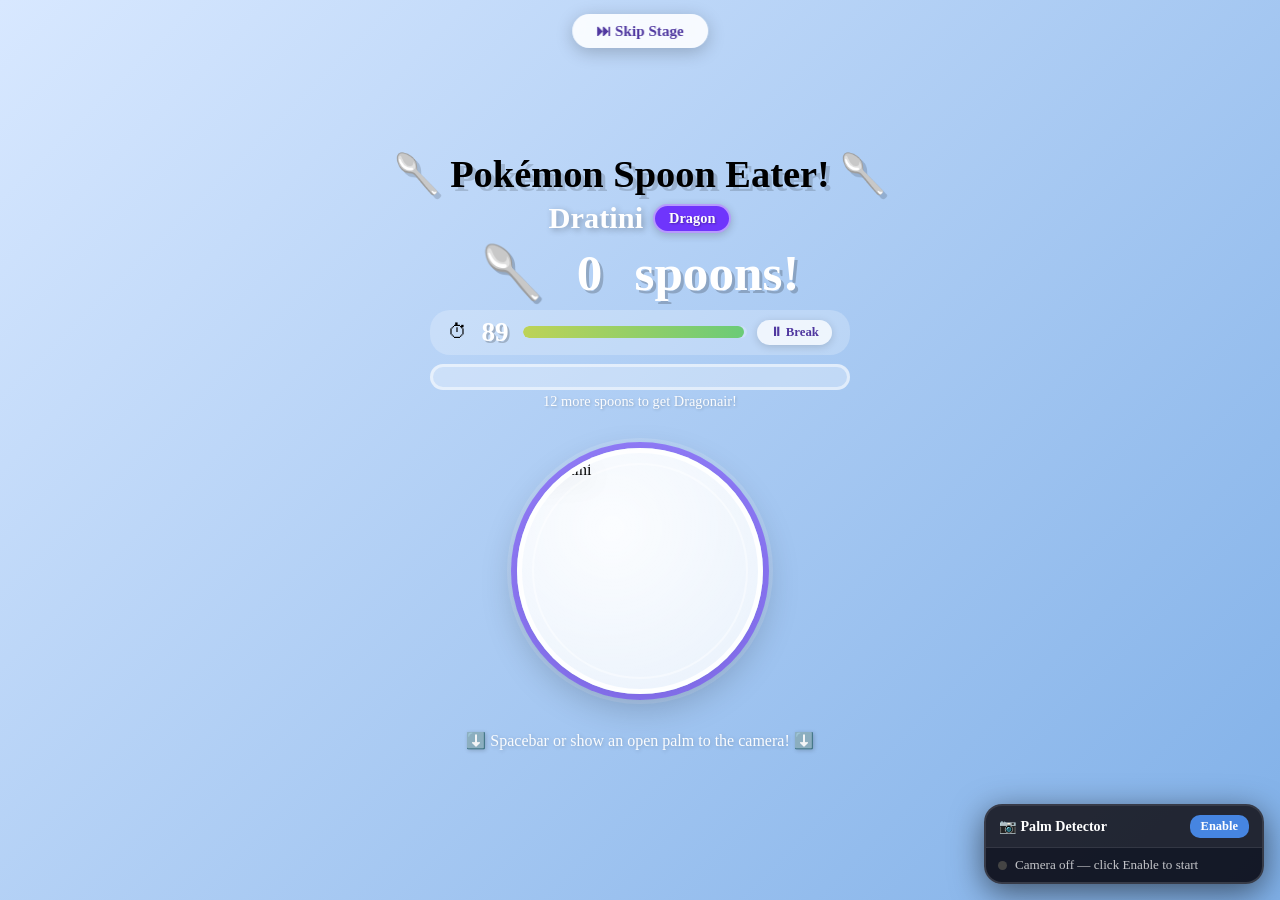
==== spoon-game/index.html @ dbd7116a "Initial Commit" ====
<!DOCTYPE html>
<html lang="en">
<head>
<meta charset="UTF-8">
<meta name="viewport" content="width=device-width, initial-scale=1.0">
<title>🥄 Pokémon Spoon Eater!</title>
<link rel="stylesheet" href="style.css">
</head>
<body>

<button id="skipBtn" class="skip-btn">⏭ Skip Stage</button>

<div class="game-title">🥄 Pokémon Spoon Eater! 🥄</div>

<div class="evo-row">
  <div class="evo-name" id="evoName">Magikarp</div>
  <div class="type-badge" id="typeBadge" style="--type-color:#6890F0">Water</div>
</div>

<div class="counter">
  <span>🥄</span><span class="counter-number" id="counterNum">0</span><span>spoons!</span>
</div>

<div class="timer-wrap" id="timerWrap">
  <span class="timer-icon">⏱</span>
  <span class="timer-num" id="timerNum">90</span>
  <div class="timer-track">
    <div class="timer-bar" id="timerBar"></div>
  </div>
  <button class="break-btn" id="breakBtn">⏸ Break</button>
</div>

<div class="progress-wrap">
  <div class="progress-outer">
    <div class="progress-inner" id="progressBar" style="width:0%"></div>
  </div>
  <div class="progress-label" id="progressLabel">5 more spoons to get Squirtle!</div>
</div>

<!-- POKÉMON SCENE -->
<div class="scene" id="scene">
  <!-- Charge ring sits outside the disc as a conic-gradient layer -->
  <div class="charge-ring-wrap">
    <div class="charge-ring" id="chargeRing" style="--charge:0"></div>
    <div class="poke-disc" id="pokeDisc">
      <img class="poke-img" id="pokeImg"
        src="https://raw.githubusercontent.com/PokeAPI/sprites/master/sprites/pokemon/other/official-artwork/129.png"
        alt="Magikarp">
    </div>
  </div>
</div>

<div class="instructions">⬇️ Spacebar or show an open palm to the camera! ⬇️</div>

<!-- Evolution overlays -->
<div class="evo-flash" id="evoFlash"></div>
<div class="evo-msg"   id="evoMsg"></div>

<!-- CAMERA PANEL -->
<div class="cam-panel" id="camPanel">
  <div class="cam-header">
    <span class="cam-title">📷 Palm Detector</span>
    <button class="cam-toggle-btn" id="camBtn">Enable</button>
  </div>
  <div class="cam-feed-wrap" id="camFeedWrap" style="display:none">
    <video class="cam-video"  id="camVideo"  autoplay playsinline muted></video>
    <canvas class="cam-canvas" id="camCanvas"></canvas>
    <div class="cam-detect-flash" id="camFlash"></div>
    <div class="cam-charge-bar-wrap">
      <div class="cam-charge-bar" id="camChargeBar"></div>
    </div>
  </div>
  <div class="cam-status">
    <div class="cam-dot idle" id="camDot"></div>
    <span id="camStatusText">Camera off — click Enable to start</span>
  </div>
</div>

<!-- WIN SCREEN -->
<div class="win-overlay" id="winOverlay">
  <div class="win-trophy">🏆</div>
  <div class="win-title">Pokémon Master!</div>
  <div class="win-pokes" id="winPokes"></div>
  <div class="win-sub">100 spoons — Dragon Master! 🐉👑</div>
  <button class="restart-btn" id="restartBtn">Play Again! 🥄</button>
</div>

<!-- game logic first, then camera (camera calls window.eatSpoon) -->
<script src="game.js"></script>
<script src="https://cdn.jsdelivr.net/npm/@mediapipe/hands/hands.js" crossorigin="anonymous"></script>
<script src="camera.js"></script>
</body>
</html>
---- spoon-game/style.css ----
:root { --bg1:#E8C890; --bg2:#C8A060; --glow:rgba(168,168,120,.55); }
* { box-sizing:border-box; margin:0; padding:0; }
body {
  background: linear-gradient(135deg, var(--bg1), var(--bg2));
  min-height:100vh; display:flex; flex-direction:column;
  align-items:center; justify-content:center;
  font-family:'Comic Sans MS','Chalkboard SE',cursive;
  overflow:hidden; user-select:none;
}

/* SKIP BUTTON */
.skip-btn {
  position:fixed; top:14px; left:50%; transform:translateX(-50%);
  font-size:.95rem; font-family:inherit; font-weight:900;
  padding:8px 24px; border-radius:28px; border:none; cursor:pointer;
  background:rgba(255,255,255,.88); color:#5038a0;
  box-shadow:0 4px 18px rgba(0,0,0,.22); z-index:99;
  backdrop-filter:blur(6px);
  transition:background .15s, box-shadow .15s;
}
.skip-btn:hover { background:white; box-shadow:0 6px 22px rgba(0,0,0,.3); }
.skip-btn:active { transform:translateX(-50%) scale(.96); }

/* TITLE */
.game-title {
  font-size:clamp(1.5rem,6vw,2.4rem); font-weight:900; margin-bottom:4px;
  text-shadow:4px 4px 0 rgba(0,0,0,.15);
  animation:rainbow 3s linear infinite;
}
@keyframes rainbow {
  0%{color:#ff6b6b} 16%{color:#ffd93d} 33%{color:#6bcb77}
  50%{color:#4d96ff} 66%{color:#c77dff} 83%{color:#ff9a3c} 100%{color:#ff6b6b}
}

/* EVO ROW */
.evo-row { display:flex; align-items:center; gap:10px; margin-bottom:4px; }
.evo-name {
  font-size:clamp(1.3rem,5vw,1.9rem); font-weight:900; color:white;
  text-shadow:2px 2px 6px rgba(0,0,0,.3);
  transition:transform .3s cubic-bezier(.34,1.56,.64,1);
}
.type-badge {
  font-size:.9rem; font-weight:bold; padding:4px 14px;
  border-radius:20px; color:white; background:var(--type-color,#A8A878);
  border:2px solid rgba(255,255,255,.5);
  text-shadow:1px 1px 2px rgba(0,0,0,.3);
  box-shadow:0 2px 8px rgba(0,0,0,.2);
}

/* COUNTER */
.counter {
  font-size:clamp(2rem,7vw,3.2rem); font-weight:900; color:white;
  text-shadow:3px 3px 0 rgba(0,0,0,.2);
  display:flex; align-items:center; gap:10px; margin:3px 0;
}
.counter-number { display:inline-block; min-width:70px; text-align:center; }
.counter-number.bump { animation:bump .35s cubic-bezier(.34,1.56,.64,1); }
@keyframes bump {
  0%{transform:scale(1)} 50%{transform:scale(1.5) rotate(-5deg)} 100%{transform:scale(1)}
}

/* TIMER */
.timer-wrap {
  display:flex; align-items:center; gap:10px;
  background:rgba(255,255,255,.22); border-radius:20px;
  padding:7px 18px; margin:4px 0; width:min(420px,94vw);
}
.timer-icon { font-size:1.2rem; }
.timer-num {
  font-size:1.7rem; font-weight:900; color:white;
  text-shadow:2px 2px 0 rgba(0,0,0,.2); min-width:36px; text-align:center;
  transition:color .3s;
}
.timer-num.danger { color:#ff6b6b; animation:tick-pulse .9s ease-in-out infinite; }
@keyframes tick-pulse { 0%,100%{transform:scale(1)} 50%{transform:scale(1.12)} }
.timer-num.penalty-flash { animation:penalty-num .35s ease-out; }
@keyframes penalty-num {
  0%{transform:scale(1.5);color:#ff6b6b} 100%{transform:scale(1);color:white}
}
.timer-track {
  flex:1; height:12px; background:rgba(255,255,255,.2); border-radius:10px; overflow:hidden;
}
.timer-bar {
  height:100%; width:100%; border-radius:10px;
  background:linear-gradient(90deg,#ff6b6b 0%,#ffd93d 40%,#6bcb77 100%);
  background-size:300% 100%; background-position:100% 0;
  transition:width 1s linear, background-position 1s linear;
}
.timer-bar.danger { background-position:0% 0; }

.break-btn {
  font-size:.8rem; font-family:inherit; font-weight:900;
  padding:5px 13px; border-radius:16px; border:none; cursor:pointer;
  background:rgba(255,255,255,.75); color:#5038a0;
  box-shadow:0 2px 8px rgba(0,0,0,.15); flex-shrink:0;
  transition:background .15s, color .15s;
}
.break-btn:hover { background:white; }
.break-btn.paused { background:#ffd93d; color:#333; }

/* PENALTY POPUP */
.penalty-popup {
  position:fixed; font-size:2rem; font-weight:900; color:#ff6b6b;
  text-shadow:2px 2px 0 rgba(0,0,0,.25); pointer-events:none;
  animation:floatup 1s ease-out forwards; z-index:50;
}

/* PROGRESS */
.progress-wrap { width:min(420px,94vw); margin:5px 0; }
.progress-outer {
  height:26px; border-radius:20px;
  background:rgba(255,255,255,.3); border:3px solid rgba(255,255,255,.5); overflow:hidden;
}
.progress-inner {
  height:100%; border-radius:20px;
  background:linear-gradient(90deg,#ff6b6b,#ffd93d,#6bcb77,#4d96ff);
  background-size:300% 100%; animation:gscroll 2s linear infinite;
  transition:width .4s cubic-bezier(.34,1.56,.64,1); position:relative; overflow:hidden;
}
.progress-inner::after {
  content:''; position:absolute; inset:0;
  background:linear-gradient(90deg,transparent,rgba(255,255,255,.45),transparent);
  animation:shimmer 1.8s linear infinite;
}
@keyframes gscroll { 100%{background-position:100% 50%} }
@keyframes shimmer { 0%{transform:translateX(-100%)} 100%{transform:translateX(400%)} }
.progress-label {
  text-align:center; font-size:.9rem; margin-top:3px;
  color:rgba(255,255,255,.95); text-shadow:1px 1px 3px rgba(0,0,0,.2);
}

/* =====================
   POKÉMON DISC + CHARGE RING
   ===================== */
.scene {
  position:relative; width:min(440px,94vw); height:300px;
  display:flex; align-items:center; justify-content:center; margin:6px 0;
}

/* Charge ring sits behind the disc as a conic-gradient */
.charge-ring-wrap {
  position:relative; width:min(266px,68vw); height:min(266px,68vw);
  display:flex; align-items:center; justify-content:center;
}
.charge-ring {
  position:absolute; inset:0; border-radius:50%;
  background: conic-gradient(
    #00ff88 calc(var(--charge, 0) * 360deg),
    rgba(255,255,255,.15) 0
  );
  transition:background .08s linear;
}
/* glowing pulse when charging */
.charge-ring.active {
  box-shadow: 0 0 18px rgba(0,255,136,.6);
  animation: ring-glow .6s ease-in-out infinite alternate;
}
@keyframes ring-glow {
  from { box-shadow: 0 0 12px rgba(0,255,136,.4); }
  to   { box-shadow: 0 0 28px rgba(0,255,136,.9); }
}

.poke-disc {
  width:min(246px,63vw); height:min(246px,63vw); border-radius:50%;
  background:radial-gradient(circle at 38% 32%, rgba(255,255,255,.95), rgba(255,255,255,.72));
  border:5px solid rgba(255,255,255,.9);
  box-shadow: 0 0 0 6px var(--glow), 0 12px 36px rgba(0,0,0,.22);
  display:flex; align-items:center; justify-content:center;
  position:relative; overflow:hidden; transition:box-shadow .5s;
  z-index:1;
}
.poke-disc::before {
  content:''; position:absolute; inset:10px;
  border-radius:50%; border:2px solid rgba(255,255,255,.4); pointer-events:none;
}
.poke-img {
  width:min(220px,56vw); height:min(220px,56vw); object-fit:contain;
  filter:drop-shadow(0 6px 12px rgba(0,0,0,.18));
}
.poke-img.bounce { animation:eat-bounce .42s cubic-bezier(.34,1.56,.64,1); }
@keyframes eat-bounce {
  0%{transform:scale(1) rotate(0)} 25%{transform:scale(1.18) rotate(-6deg)}
  55%{transform:scale(.94) rotate(4deg)} 100%{transform:scale(1) rotate(0)}
}
.poke-img.evolving { animation:evo-silhouette 1.5s steps(1) forwards; }
@keyframes evo-silhouette {
  0%,20%,40%,60%,80%  { filter:drop-shadow(0 6px 12px rgba(0,0,0,.18)) brightness(100) saturate(0); }
  10%,30%,50%,70%,90% { filter:drop-shadow(0 6px 12px rgba(0,0,0,.18)) brightness(1) saturate(1); }
  100%                 { filter:drop-shadow(0 6px 12px rgba(0,0,0,.18)) brightness(1) saturate(1); }
}
.poke-disc.sparkle-ring::after {
  content:'✨'; position:absolute; inset:0; border-radius:50%;
  display:flex; align-items:center; justify-content:center;
  font-size:4rem; letter-spacing:60px;
  animation:ring-spin 1s linear forwards; pointer-events:none; z-index:10;
}
@keyframes ring-spin {
  0%{opacity:0;transform:scale(.6) rotate(0)} 30%{opacity:1;transform:scale(1.1) rotate(90deg)}
  100%{opacity:0;transform:scale(1.4) rotate(360deg)}
}

/* FLYING SPOON */
.flying-spoon {
  position:absolute; font-size:2.5rem; z-index:20; pointer-events:none;
  animation:fly-spoon .5s cubic-bezier(.4,0,.2,1) forwards;
}
@keyframes fly-spoon {
  0%  {right:16px;  top:50%; transform:translate(0,-50%) scale(1.4) rotate(0)}
  70% {right:175px; top:48%; transform:translate(0,-50%) scale(.85) rotate(-130deg); opacity:1}
  100%{right:215px; top:49%; transform:translate(0,-50%) scale(0) rotate(-180deg); opacity:0}
}

/* PARTICLES */
.particle {
  position:fixed; border-radius:50%; pointer-events:none;
  animation:pburst .9s ease-out forwards;
}
@keyframes pburst {
  0%{transform:translate(0,0) scale(1);opacity:1}
  100%{transform:translate(var(--dx),var(--dy)) scale(0);opacity:0}
}
.score-popup {
  position:fixed; font-size:2rem; font-weight:900; color:white;
  text-shadow:2px 2px 0 rgba(0,0,0,.25); pointer-events:none;
  animation:floatup 1s ease-out forwards; z-index:50;
}
@keyframes floatup {
  0%{transform:translateY(0) scale(1);opacity:1}
  100%{transform:translateY(-80px) scale(.5);opacity:0}
}

/* EVOLUTION FLASH */
.evo-flash { position:fixed; inset:0; background:white; z-index:150; pointer-events:none; opacity:0; }
.evo-flash.flashing { animation:flashanim 1.5s ease forwards; }
@keyframes flashanim {
  0%{opacity:0} 6%{opacity:.9} 20%{opacity:0} 33%{opacity:.9}
  47%{opacity:0} 60%{opacity:.9} 74%{opacity:0} 100%{opacity:0}
}
.evo-msg {
  position:fixed; top:26%; left:50%; transform:translateX(-50%);
  font-size:1.9rem; font-weight:900; color:white;
  text-shadow:3px 3px 0 rgba(0,0,0,.2); z-index:160;
  pointer-events:none; opacity:0; transition:opacity .3s;
  white-space:nowrap; text-align:center;
  background:linear-gradient(135deg,#4d96ff,#c77dff);
  padding:15px 32px; border-radius:18px;
  border:4px solid white; box-shadow:0 12px 40px rgba(0,0,0,.3);
}
.evo-msg.show { opacity:1; }

/* INSTRUCTIONS */
.instructions {
  font-size:1rem; color:rgba(255,255,255,.95);
  text-shadow:1px 1px 4px rgba(0,0,0,.2); margin-top:4px;
  animation:breathe 1.8s ease-in-out infinite;
}
@keyframes breathe {
  0%,100%{opacity:.65;transform:scale(1)} 50%{opacity:1;transform:scale(1.03)}
}

/* ==============================
   CAMERA PANEL
   ============================== */
.cam-panel {
  position:fixed; bottom:16px; right:16px;
  width:280px; border-radius:18px;
  background:rgba(8,8,18,.9);
  border:2px solid rgba(255,255,255,.15);
  box-shadow:0 8px 32px rgba(0,0,0,.55);
  overflow:hidden; z-index:95;
}

.cam-header {
  display:flex; align-items:center; justify-content:space-between;
  padding:9px 13px;
  background:rgba(255,255,255,.06);
  border-bottom:1px solid rgba(255,255,255,.08);
}
.cam-title { font-size:.88rem; color:white; font-weight:bold; }
.cam-toggle-btn {
  font-size:.78rem; font-family:inherit; font-weight:bold;
  padding:4px 11px; border-radius:10px; border:none; cursor:pointer;
  background:rgba(77,150,255,.85); color:white; transition:background .2s;
}
.cam-toggle-btn:hover { background:#4d96ff; }
.cam-toggle-btn:disabled { opacity:.5; cursor:default; }

.cam-feed-wrap {
  position:relative; width:100%; aspect-ratio:4/3; background:#0a0a14;
}
.cam-video {
  width:100%; height:100%; object-fit:cover;
  display:block; transform:scaleX(-1);
}
/* canvas NOT CSS-mirrored; we flip coords in JS instead */
.cam-canvas {
  position:absolute; top:0; left:0; width:100%; height:100%;
  pointer-events:none;
}

/* green flash on detection */
.cam-detect-flash {
  position:absolute; inset:0; background:rgba(0,255,136,.22);
  pointer-events:none; opacity:0;
}
.cam-detect-flash.ping { animation:cam-ping .45s ease-out forwards; }
@keyframes cam-ping { 0%{opacity:1} 100%{opacity:0} }

/* charge bar at bottom of camera feed */
.cam-charge-bar-wrap {
  position:absolute; bottom:0; left:0; right:0; height:5px;
  background:rgba(255,255,255,.08);
}
.cam-charge-bar {
  height:100%; width:0%; background:#00ff88;
  transition:width .08s linear, background .3s;
}
.cam-charge-bar.full { background:#fff; }

.cam-status {
  display:flex; align-items:center; gap:8px;
  padding:7px 12px; font-size:.82rem; color:rgba(255,255,255,.75);
  min-height:34px;
}
.cam-dot {
  width:9px; height:9px; border-radius:50%; flex-shrink:0;
  background:#444; transition:background .3s;
}
.cam-dot.loading { background:#f8d030; animation:dot-pulse .7s ease-in-out infinite alternate; }
.cam-dot.ready   { background:#6bcb77; animation:dot-pulse .9s ease-in-out infinite alternate; }
.cam-dot.charging{ background:#00ff88; animation:dot-pulse .4s ease-in-out infinite alternate; }
.cam-dot.found   { background:#fff; }
.cam-dot.error   { background:#ff6b6b; }
@keyframes dot-pulse { from{opacity:.4} to{opacity:1} }

/* ==============================
   WIN OVERLAY
   ============================== */
.win-overlay {
  position:fixed; inset:0;
  background:linear-gradient(135deg,#ffd700,#ff6b6b,#c77dff,#4d96ff);
  background-size:400% 400%; animation:winbg 3s linear infinite;
  display:flex; flex-direction:column; align-items:center; justify-content:center;
  z-index:200; opacity:0; pointer-events:none; transition:opacity .6s; text-align:center; gap:8px;
}
.win-overlay.show { opacity:1; pointer-events:all; }
@keyframes winbg { 0%{background-position:0 50%} 50%{background-position:100% 50%} 100%{background-position:0 50%} }
.win-pokes { display:flex; gap:10px; justify-content:center; flex-wrap:wrap; max-width:520px; margin:0 auto; }
.win-poke-img {
  width:68px; height:68px; object-fit:contain;
  filter:drop-shadow(0 3px 6px rgba(0,0,0,.3));
  animation:mini-bounce .5s ease-in-out infinite alternate;
}
.win-poke-img:nth-child(2n){animation-delay:.1s}
.win-poke-img:nth-child(3n){animation-delay:.2s}
.win-poke-img:nth-child(4n){animation-delay:.3s}
@keyframes mini-bounce { to{transform:translateY(-10px)} }
.win-trophy { font-size:7rem; animation:tbounce .6s ease-in-out infinite alternate; }
@keyframes tbounce { to{transform:translateY(-18px) scale(1.05)} }
.win-title { font-size:3rem; font-weight:900; color:white; text-shadow:4px 4px 0 rgba(0,0,0,.2); }
.win-sub { font-size:1.3rem; color:rgba(255,255,255,.92); font-weight:bold; }
.restart-btn {
  margin-top:12px; font-size:1.4rem; font-family:inherit; font-weight:900;
  background:white; color:#ff6b6b; border:none; padding:14px 44px;
  border-radius:50px; cursor:pointer; box-shadow:0 8px 24px rgba(0,0,0,.2); transition:transform .15s;
}
.restart-btn:hover{transform:scale(1.06)} .restart-btn:active{transform:scale(.96)}

/* FLOATING BG EMOJIS */
.bg-float {
  position:fixed; pointer-events:none; opacity:0; z-index:0;
  animation:bgrise linear forwards;
}
@keyframes bgrise {
  0%{transform:translateY(0) rotate(0);opacity:0}
  8%{opacity:.45} 92%{opacity:.45}
  100%{transform:translateY(-110vh) rotate(360deg);opacity:0}
}

/* FLOATING BG POKEMON SPRITES */
.bg-poke-float {
  position:fixed; pointer-events:none; z-index:0;
  image-rendering:pixelated; opacity:0;
  animation:poke-drift linear forwards;
}
@keyframes poke-drift {
  0%  { opacity:0;   transform:translateY(0)     translateX(0); }
  8%  { opacity:.22; }
  50% { transform:translateY(-55vh)  translateX(var(--sway)); }
  92% { opacity:.22; }
  100%{ opacity:0;   transform:translateY(-112vh) translateX(calc(var(--sway) * 2)); }
}

/* ==============================
   MOBILE / RESPONSIVE
   ============================== */
@media (max-width: 480px) {
  body {
    overflow-x:hidden; overflow-y:auto;
    justify-content:flex-start;
    padding:56px 0 180px;
  }

  .scene { height:auto; min-height:min(300px,72vw); }

  .cam-panel {
    position:fixed; left:0; right:0; bottom:0; top:auto;
    width:100%; border-radius:16px 16px 0 0;
  }

  .evo-msg {
    font-size:1.1rem; padding:10px 18px;
    white-space:normal; text-align:center; max-width:90vw;
  }

  .win-title { font-size:2rem; }
  .win-sub   { font-size:1rem; }
  .win-pokes { max-width:90vw; }
  .win-poke-img { width:54px; height:54px; }
  .win-trophy { font-size:4.5rem; }

  .instructions { font-size:.85rem; }
}
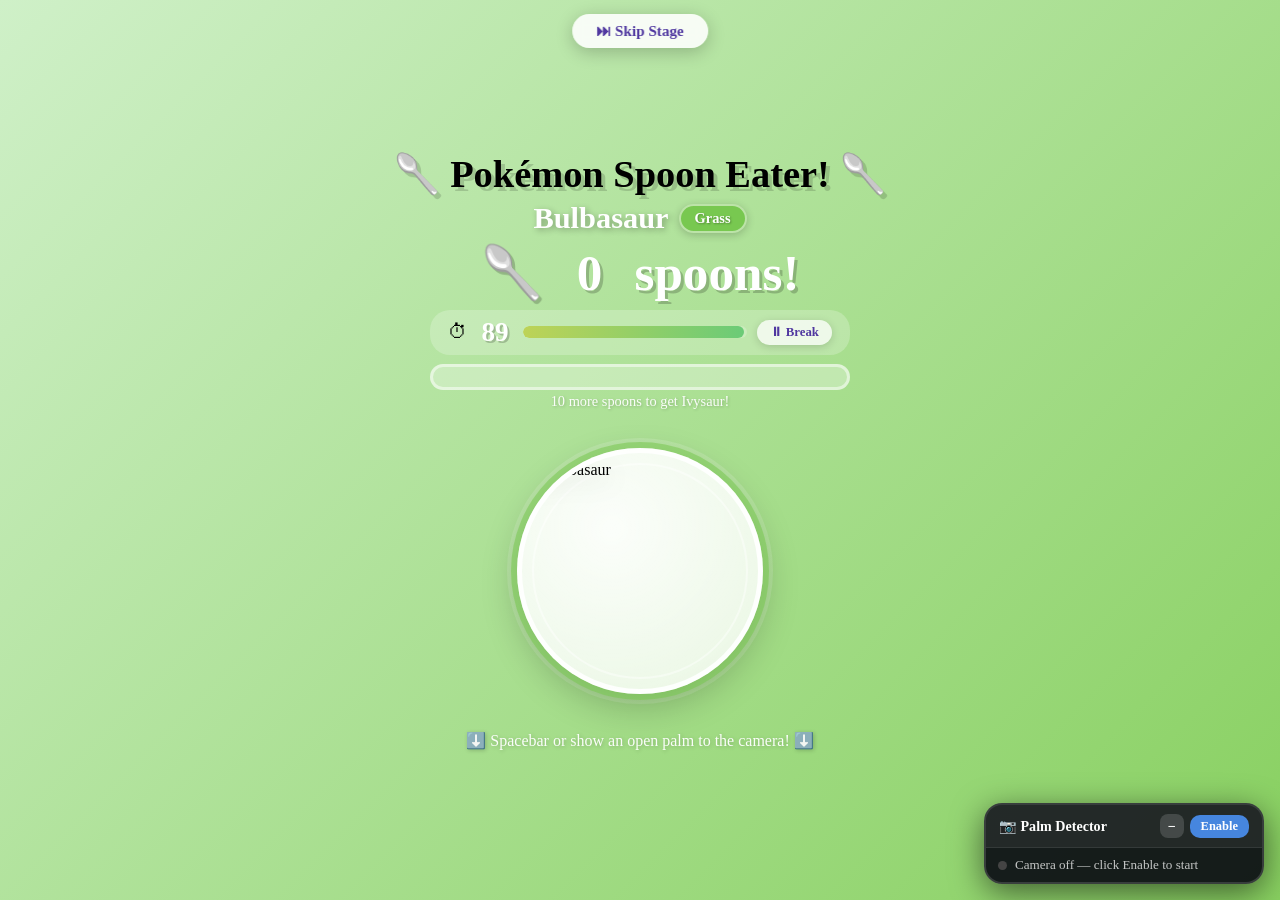
==== commit 76f2f21d: "Updates" ====
--- a/spoon-game/index.html
+++ b/spoon-game/index.html
@@ -60,7 +60,10 @@
 <div class="cam-panel" id="camPanel">
   <div class="cam-header">
     <span class="cam-title">📷 Palm Detector</span>
-    <button class="cam-toggle-btn" id="camBtn">Enable</button>
+    <div class="cam-header-btns">
+      <button class="cam-minimize-btn" id="camMinBtn" title="Minimize">−</button>
+      <button class="cam-toggle-btn" id="camBtn">Enable</button>
+    </div>
   </div>
   <div class="cam-feed-wrap" id="camFeedWrap" style="display:none">
     <video class="cam-video"  id="camVideo"  autoplay playsinline muted></video>
@@ -86,6 +89,13 @@
 </div>
 
 <!-- game logic first, then camera (camera calls window.eatSpoon) -->
+<script>
+  document.getElementById('camMinBtn').addEventListener('click', () => {
+    const panel = document.getElementById('camPanel');
+    const minimized = panel.classList.toggle('cam-panel--minimized');
+    document.getElementById('camMinBtn').textContent = minimized ? '+' : '−';
+  });
+</script>
 <script src="game.js"></script>
 <script src="https://cdn.jsdelivr.net/npm/@mediapipe/hands/hands.js" crossorigin="anonymous"></script>
 <script src="camera.js"></script>
--- a/spoon-game/style.css
+++ b/spoon-game/style.css
@@ -277,6 +277,16 @@
   border-bottom:1px solid rgba(255,255,255,.08);
 }
 .cam-title { font-size:.88rem; color:white; font-weight:bold; }
+.cam-header-btns { display:flex; align-items:center; gap:6px; }
+.cam-minimize-btn {
+  font-size:.88rem; font-family:inherit; font-weight:bold; line-height:1;
+  width:24px; height:24px; border-radius:8px; border:none; cursor:pointer;
+  background:rgba(255,255,255,.15); color:white; transition:background .2s;
+  display:flex; align-items:center; justify-content:center;
+}
+.cam-minimize-btn:hover { background:rgba(255,255,255,.3); }
+.cam-panel--minimized .cam-feed-wrap,
+.cam-panel--minimized .cam-status { display:none !important; }
 .cam-toggle-btn {
   font-size:.78rem; font-family:inherit; font-weight:bold;
   padding:4px 11px; border-radius:10px; border:none; cursor:pointer;
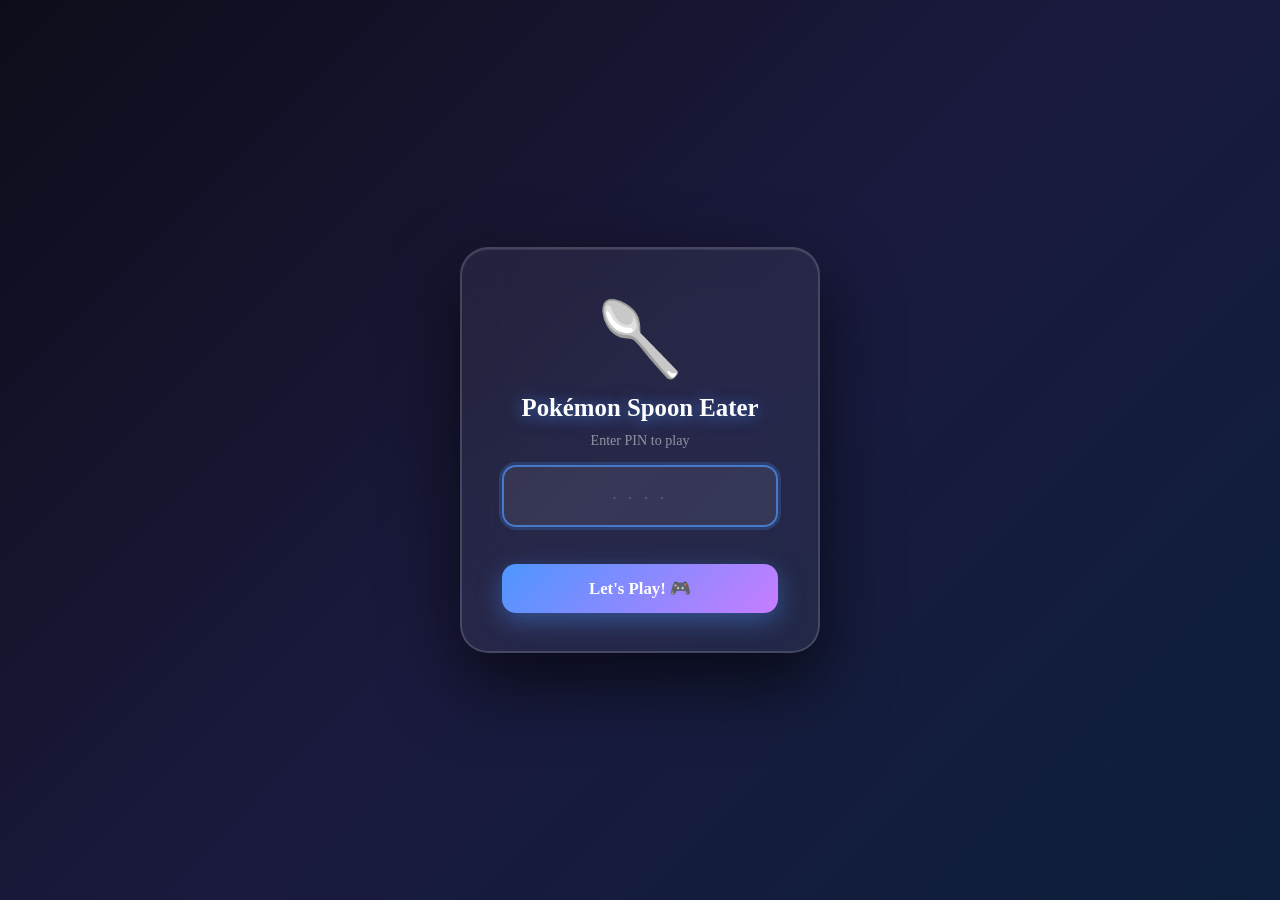
==== commit 9c015120: "Add game login gate and lock-based cheat mode" ====
--- a/spoon-game/index.html
+++ b/spoon-game/index.html
@@ -8,7 +8,39 @@
 </head>
 <body>
 
-<button id="skipBtn" class="skip-btn">⏭ Skip Stage</button>
+<!-- GAME LOGIN GATE -->
+<div class="gate-overlay" id="gateOverlay">
+  <div class="gate-card">
+    <div class="gate-logo">🥄</div>
+    <div class="gate-title">Pokémon Spoon Eater</div>
+    <div class="gate-sub">Enter PIN to play</div>
+    <form id="gateForm" autocomplete="off">
+      <input type="password" class="gate-input" id="gateInput" placeholder="· · · ·" maxlength="6" inputmode="numeric" pattern="[0-9]*">
+      <div class="gate-error" id="gateError"></div>
+      <button type="submit" class="gate-submit">Let's Play! 🎮</button>
+    </form>
+  </div>
+</div>
+
+<!-- PIN MODAL -->
+<div class="pin-overlay" id="pinOverlay">
+  <div class="pin-card">
+    <button class="pin-close" id="pinClose" type="button">✕</button>
+    <div class="pin-logo">🔐</div>
+    <div class="pin-title">Cheat Mode</div>
+    <div class="pin-sub">Enter PIN to unlock skip evolution</div>
+    <form id="pinForm" autocomplete="off">
+      <input type="password" class="pin-input" id="pinInput" placeholder="· · · ·" maxlength="6" inputmode="numeric" pattern="[0-9]*">
+      <div class="pin-error" id="pinError"></div>
+      <button type="submit" class="pin-submit">Unlock ✨</button>
+    </form>
+  </div>
+</div>
+
+<!-- LOCK BUTTON (top right) -->
+<button class="lock-btn" id="lockBtn" title="Unlock cheat mode">🔒</button>
+
+<button id="skipBtn" class="skip-btn" style="display:none">⏭ Skip Stage</button>
 
 <div class="game-title">🥄 Pokémon Spoon Eater! 🥄</div>
 
@@ -90,11 +122,90 @@
 
 <!-- game logic first, then camera (camera calls window.eatSpoon) -->
 <script>
+  // GAME LOGIN GATE
+  (function () {
+    const SECRET = '6767';
+    const overlay = document.getElementById('gateOverlay');
+    const form    = document.getElementById('gateForm');
+    const input   = document.getElementById('gateInput');
+    const error   = document.getElementById('gateError');
+
+    setTimeout(() => input.focus(), 80);
+
+    form.addEventListener('submit', e => {
+      e.preventDefault();
+      if (input.value === SECRET) {
+        overlay.classList.add('gate-out');
+        overlay.addEventListener('animationend', () => overlay.remove(), { once: true });
+      } else {
+        error.textContent = 'Wrong PIN! Try again.';
+        input.value = '';
+        input.classList.add('gate-shake');
+        input.addEventListener('animationend', () => input.classList.remove('gate-shake'), { once: true });
+      }
+    });
+  })();
+
   document.getElementById('camMinBtn').addEventListener('click', () => {
     const panel = document.getElementById('camPanel');
     const minimized = panel.classList.toggle('cam-panel--minimized');
     document.getElementById('camMinBtn').textContent = minimized ? '+' : '−';
   });
+
+  (function () {
+    const SECRET     = '6767';
+    const pinOverlay = document.getElementById('pinOverlay');
+    const pinForm    = document.getElementById('pinForm');
+    const pinInput   = document.getElementById('pinInput');
+    const pinError   = document.getElementById('pinError');
+    const pinClose   = document.getElementById('pinClose');
+    const lockBtn    = document.getElementById('lockBtn');
+    const skipBtn    = document.getElementById('skipBtn');
+    let unlocked = false;
+
+    function openModal() {
+      pinInput.value = '';
+      pinError.textContent = '';
+      skipBtn.style.display = 'none';
+      pinOverlay.classList.add('show');
+      setTimeout(() => pinInput.focus(), 50);
+    }
+
+    function closeModal() {
+      pinOverlay.classList.remove('show');
+    }
+
+    function setLocked(state) {
+      unlocked = !state;
+      lockBtn.textContent   = state ? '🔒' : '🔓';
+      lockBtn.title         = state ? 'Unlock cheat mode' : 'Lock cheat mode';
+      skipBtn.style.display = state ? 'none' : '';
+    }
+
+
+    lockBtn.addEventListener('click', () => {
+      if (unlocked) {
+        setLocked(true);
+      } else {
+        openModal();
+      }
+    });
+
+    pinForm.addEventListener('submit', e => {
+      e.preventDefault();
+      if (pinInput.value === SECRET) {
+        setLocked(false);
+        closeModal();
+      } else {
+        pinError.textContent = 'Wrong PIN!';
+        pinInput.value = '';
+        pinInput.classList.add('pin-shake');
+        pinInput.addEventListener('animationend', () => pinInput.classList.remove('pin-shake'), { once: true });
+      }
+    });
+
+    pinClose.addEventListener('click', closeModal);
+  })();
 </script>
 <script src="game.js"></script>
 <script src="https://cdn.jsdelivr.net/npm/@mediapipe/hands/hands.js" crossorigin="anonymous"></script>
--- a/spoon-game/style.css
+++ b/spoon-game/style.css
@@ -7,6 +7,166 @@
   font-family:'Comic Sans MS','Chalkboard SE',cursive;
   overflow:hidden; user-select:none;
 }
+
+/* ==============================
+   GAME LOGIN GATE
+   ============================== */
+.gate-overlay {
+  position:fixed; inset:0; z-index:600;
+  display:flex; align-items:center; justify-content:center;
+  background:linear-gradient(135deg,#0d0d1a 0%,#1a1a3e 50%,#0d1f3c 100%);
+}
+.gate-overlay.gate-out { animation:gate-out .4s ease-in forwards; }
+@keyframes gate-out { to{opacity:0;transform:scale(1.06)} }
+
+.gate-card {
+  background:rgba(255,255,255,.06);
+  border:2px solid rgba(255,255,255,.15);
+  border-radius:28px;
+  box-shadow:0 28px 72px rgba(0,0,0,.65), inset 0 1px 0 rgba(255,255,255,.1);
+  padding:48px 40px 38px;
+  width:min(360px,90vw);
+  display:flex; flex-direction:column; align-items:center; gap:10px;
+  backdrop-filter:blur(20px);
+  animation:gate-rise .5s cubic-bezier(.34,1.56,.64,1);
+}
+@keyframes gate-rise { from{transform:translateY(48px);opacity:0} to{transform:none;opacity:1} }
+
+.gate-logo {
+  font-size:4.5rem;
+  animation:gate-logo-spin 6s ease-in-out infinite;
+}
+@keyframes gate-logo-spin {
+  0%,80%{transform:rotate(0)} 88%{transform:rotate(18deg)} 94%{transform:rotate(-18deg)} 100%{transform:rotate(0)}
+}
+
+.gate-title {
+  font-size:1.55rem; font-weight:900; color:white;
+  text-shadow:0 2px 16px rgba(77,150,255,.7);
+  text-align:center; margin-top:2px;
+}
+.gate-sub {
+  font-size:.88rem; color:rgba(255,255,255,.5);
+  text-align:center; margin-bottom:6px;
+}
+
+#gateForm { width:100%; display:flex; flex-direction:column; align-items:center; gap:10px; }
+
+.gate-input {
+  width:100%; padding:14px 18px; border-radius:14px;
+  border:2px solid rgba(255,255,255,.18);
+  background:rgba(255,255,255,.08); color:white;
+  font-size:1.6rem; font-family:inherit;
+  text-align:center; letter-spacing:.4em;
+  outline:none; transition:border-color .2s, box-shadow .2s;
+}
+.gate-input::placeholder { font-size:1.1rem; letter-spacing:.2em; color:rgba(255,255,255,.22); }
+.gate-input:focus { border-color:rgba(77,150,255,.7); box-shadow:0 0 0 3px rgba(77,150,255,.2); }
+.gate-input.gate-shake { animation:gate-shake .4s ease; }
+@keyframes gate-shake {
+  0%,100%{transform:translateX(0)}
+  20%{transform:translateX(-9px)} 40%{transform:translateX(9px)}
+  60%{transform:translateX(-6px)} 80%{transform:translateX(6px)}
+}
+
+.gate-error {
+  min-height:1em; font-size:.85rem; color:#ff6b6b;
+  font-weight:bold; text-align:center;
+}
+
+.gate-submit {
+  width:100%; padding:14px; border-radius:14px; border:none; cursor:pointer;
+  font-size:1.05rem; font-family:inherit; font-weight:900;
+  background:linear-gradient(135deg,#4d96ff,#c77dff);
+  color:white; box-shadow:0 8px 24px rgba(77,150,255,.4);
+  transition:transform .15s, box-shadow .15s; margin-top:4px;
+}
+.gate-submit:hover { transform:translateY(-2px); box-shadow:0 10px 28px rgba(77,150,255,.55); }
+.gate-submit:active { transform:scale(.97); }
+
+/* ==============================
+   LOCK BUTTON
+   ============================== */
+.lock-btn {
+  position:fixed; top:14px; right:16px; z-index:99;
+  font-size:1.3rem; width:44px; height:44px; border-radius:50%; border:none;
+  background:rgba(255,255,255,.88); cursor:pointer;
+  box-shadow:0 4px 18px rgba(0,0,0,.22); backdrop-filter:blur(6px);
+  display:flex; align-items:center; justify-content:center;
+  transition:transform .15s, box-shadow .15s;
+}
+.lock-btn:hover { transform:scale(1.1); box-shadow:0 6px 22px rgba(0,0,0,.3); }
+.lock-btn:active { transform:scale(.9); }
+
+/* ==============================
+   PIN MODAL
+   ============================== */
+.pin-overlay {
+  position:fixed; inset:0; z-index:500;
+  background:rgba(0,0,0,.6); backdrop-filter:blur(5px);
+  display:flex; align-items:center; justify-content:center;
+  opacity:0; pointer-events:none; transition:opacity .22s;
+}
+.pin-overlay.show { opacity:1; pointer-events:all; }
+
+.pin-card {
+  position:relative;
+  background:linear-gradient(155deg,#1a1a2e,#16213e 60%,#0f3460);
+  border:2px solid rgba(255,255,255,.18);
+  border-radius:24px;
+  box-shadow:0 24px 64px rgba(0,0,0,.6), inset 0 1px 0 rgba(255,255,255,.1);
+  padding:36px 32px 28px;
+  width:min(310px,90vw);
+  display:flex; flex-direction:column; align-items:center; gap:8px;
+  animation:pin-pop .3s cubic-bezier(.34,1.56,.64,1);
+}
+.pin-overlay:not(.show) .pin-card { animation:none; }
+@keyframes pin-pop { from{transform:scale(.84);opacity:0} to{transform:scale(1);opacity:1} }
+
+.pin-close {
+  position:absolute; top:10px; right:10px;
+  background:rgba(255,255,255,.1); border:none; border-radius:8px;
+  color:rgba(255,255,255,.55); font-size:.85rem;
+  width:26px; height:26px; cursor:pointer;
+  display:flex; align-items:center; justify-content:center;
+  transition:background .15s, color .15s;
+}
+.pin-close:hover { background:rgba(255,255,255,.22); color:white; }
+
+.pin-logo  { font-size:2.6rem; }
+.pin-title { font-size:1.25rem; font-weight:900; color:white; text-shadow:0 2px 10px rgba(77,150,255,.5); }
+.pin-sub   { font-size:.8rem; color:rgba(255,255,255,.55); text-align:center; margin-bottom:2px; }
+
+#pinForm { width:100%; display:flex; flex-direction:column; align-items:center; gap:8px; }
+
+.pin-input {
+  width:100%; padding:12px 16px; border-radius:12px;
+  border:2px solid rgba(255,255,255,.18);
+  background:rgba(255,255,255,.09); color:white;
+  font-size:1.5rem; font-family:inherit;
+  text-align:center; letter-spacing:.35em;
+  outline:none; transition:border-color .2s, box-shadow .2s;
+}
+.pin-input::placeholder { font-size:1.1rem; letter-spacing:.2em; color:rgba(255,255,255,.25); }
+.pin-input:focus { border-color:rgba(77,150,255,.7); box-shadow:0 0 0 3px rgba(77,150,255,.2); }
+.pin-input.pin-shake { animation:pin-shake .4s ease; }
+@keyframes pin-shake {
+  0%,100%{transform:translateX(0)}
+  20%{transform:translateX(-8px)} 40%{transform:translateX(8px)}
+  60%{transform:translateX(-5px)} 80%{transform:translateX(5px)}
+}
+
+.pin-error { min-height:1em; font-size:.82rem; color:#ff6b6b; font-weight:bold; text-align:center; }
+
+.pin-submit {
+  width:100%; padding:12px; border-radius:12px; border:none; cursor:pointer;
+  font-size:.95rem; font-family:inherit; font-weight:900;
+  background:linear-gradient(135deg,#4d96ff,#c77dff);
+  color:white; box-shadow:0 6px 20px rgba(77,150,255,.35);
+  transition:transform .15s, box-shadow .15s; margin-top:2px;
+}
+.pin-submit:hover { transform:translateY(-2px); box-shadow:0 8px 24px rgba(77,150,255,.5); }
+.pin-submit:active { transform:scale(.97); }
 
 /* SKIP BUTTON */
 .skip-btn {
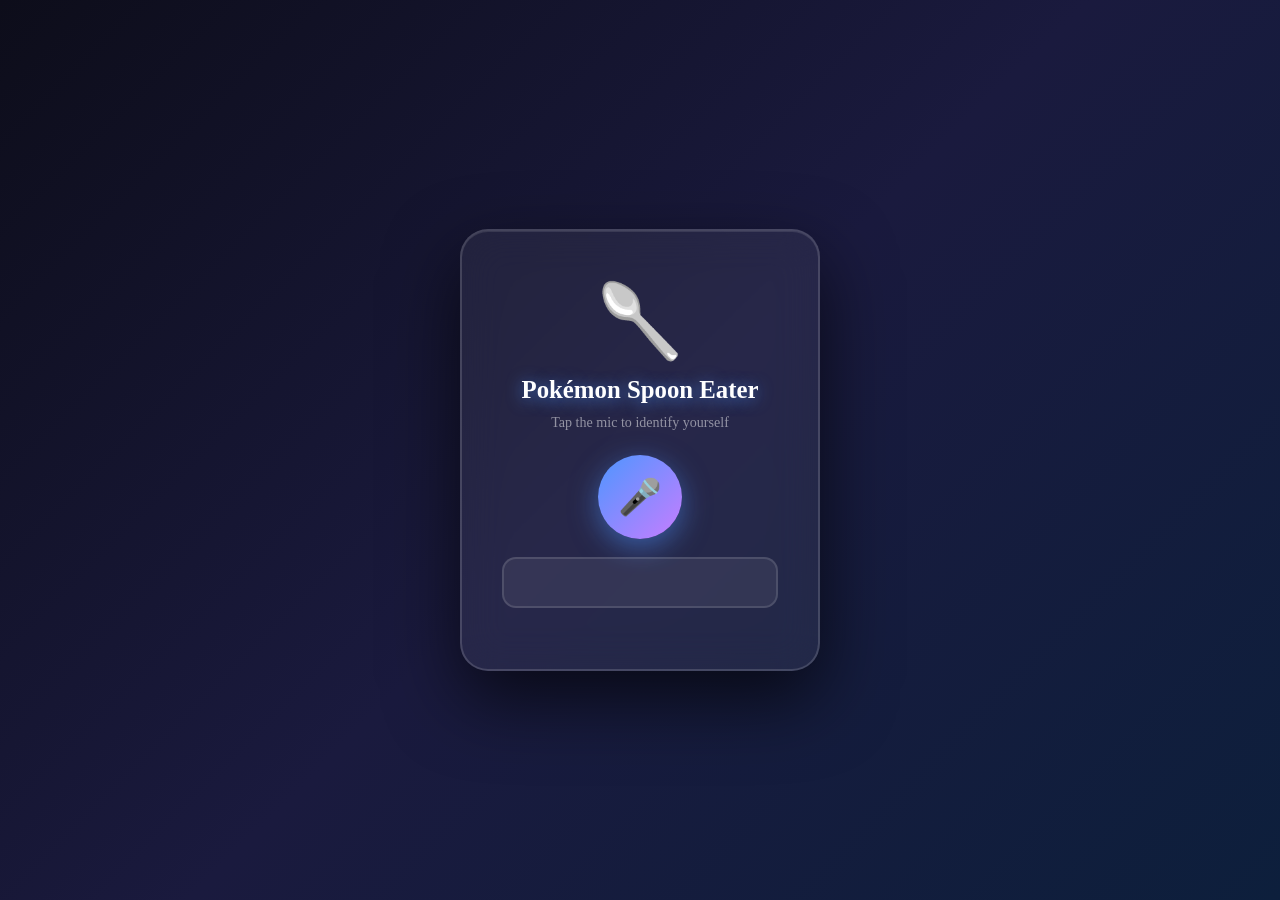
==== commit e45c2570: "Voice unlock features" ====
--- a/spoon-game/index.html
+++ b/spoon-game/index.html
@@ -13,12 +13,10 @@
   <div class="gate-card">
     <div class="gate-logo">🥄</div>
     <div class="gate-title">Pokémon Spoon Eater</div>
-    <div class="gate-sub">Enter PIN to play</div>
-    <form id="gateForm" autocomplete="off">
-      <input type="password" class="gate-input" id="gateInput" placeholder="· · · ·" maxlength="6" inputmode="numeric" pattern="[0-9]*">
-      <div class="gate-error" id="gateError"></div>
-      <button type="submit" class="gate-submit">Let's Play! 🎮</button>
-    </form>
+    <div class="gate-sub" id="gateSub">Tap the mic to identify yourself</div>
+    <button class="gate-mic-btn" id="gateMicBtn">🎤</button>
+    <div class="gate-transcript" id="gateTranscript"></div>
+    <div class="gate-error" id="gateError"></div>
   </div>
 </div>
 
@@ -122,27 +120,88 @@
 
 <!-- game logic first, then camera (camera calls window.eatSpoon) -->
 <script>
-  // GAME LOGIN GATE
+  // GAME LOGIN GATE — voice auth
   (function () {
-    const SECRET = '6767';
-    const overlay = document.getElementById('gateOverlay');
-    const form    = document.getElementById('gateForm');
-    const input   = document.getElementById('gateInput');
-    const error   = document.getElementById('gateError');
-
-    setTimeout(() => input.focus(), 80);
-
-    form.addEventListener('submit', e => {
-      e.preventDefault();
-      if (input.value === SECRET) {
-        overlay.classList.add('gate-out');
-        overlay.addEventListener('animationend', () => overlay.remove(), { once: true });
-      } else {
-        error.textContent = 'Wrong PIN! Try again.';
-        input.value = '';
-        input.classList.add('gate-shake');
-        input.addEventListener('animationend', () => input.classList.remove('gate-shake'), { once: true });
+    const overlay    = document.getElementById('gateOverlay');
+    const micBtn     = document.getElementById('gateMicBtn');
+    const transcript = document.getElementById('gateTranscript');
+    const error      = document.getElementById('gateError');
+    const sub        = document.getElementById('gateSub');
+
+    const SpeechRecognition = window.SpeechRecognition || window.webkitSpeechRecognition;
+
+    function pass() {
+      overlay.classList.add('gate-out');
+      overlay.addEventListener('animationend', () => overlay.remove(), { once: true });
+    }
+
+    function hasEatingIntent(text) {
+      return /\beat(ing|s)?\b|here to eat|gonna eat|going to eat|want to eat/i.test(text);
+    }
+
+    function speak(text, cb) {
+      const utt = new SpeechSynthesisUtterance(text);
+      utt.onend = cb || null;
+      speechSynthesis.cancel();
+      speechSynthesis.speak(utt);
+    }
+
+    function startListening() {
+      if (!SpeechRecognition) {
+        error.textContent = 'Voice not supported in this browser.';
+        return;
       }
+      const rec = new SpeechRecognition();
+      rec.continuous = false;
+      rec.interimResults = true;
+      rec.lang = 'en-US';
+
+      micBtn.classList.add('listening');
+      micBtn.disabled = true;
+      sub.textContent = 'Listening…';
+      error.textContent = '';
+      transcript.innerHTML = '';
+
+      rec.onresult = e => {
+        let interim = '', final = '';
+        for (const r of e.results) {
+          if (r.isFinal) final += r[0].transcript;
+          else interim += r[0].transcript;
+        }
+        transcript.innerHTML =
+          (final ? final : '') +
+          (interim ? `<span class="interim">${interim}</span>` : '');
+      };
+
+      rec.onend = () => {
+        micBtn.classList.remove('listening');
+        micBtn.disabled = false;
+        sub.textContent = 'Tap the mic to try again';
+        const said = transcript.textContent.trim();
+        if (hasEatingIntent(said)) {
+          sub.textContent = 'Welcome! 🎉';
+          setTimeout(pass, 600);
+        } else if (said) {
+          error.textContent = "Hmm, didn't catch that — try again!";
+        } else {
+          error.textContent = 'Nothing heard — try again!';
+        }
+      };
+
+      rec.onerror = e => {
+        micBtn.classList.remove('listening');
+        micBtn.disabled = false;
+        sub.textContent = 'Tap the mic to try again';
+        error.textContent = e.error === 'not-allowed'
+          ? 'Mic access denied — check browser permissions.'
+          : 'Something went wrong — try again!';
+      };
+
+      rec.start();
+    }
+
+    micBtn.addEventListener('click', () => {
+      speak('Who is this?', startListening);
     });
   })();
 
--- a/spoon-game/style.css
+++ b/spoon-game/style.css
@@ -50,39 +50,41 @@
   text-align:center; margin-bottom:6px;
 }
 
-#gateForm { width:100%; display:flex; flex-direction:column; align-items:center; gap:10px; }
-
-.gate-input {
-  width:100%; padding:14px 18px; border-radius:14px;
-  border:2px solid rgba(255,255,255,.18);
-  background:rgba(255,255,255,.08); color:white;
-  font-size:1.6rem; font-family:inherit;
-  text-align:center; letter-spacing:.4em;
-  outline:none; transition:border-color .2s, box-shadow .2s;
-}
-.gate-input::placeholder { font-size:1.1rem; letter-spacing:.2em; color:rgba(255,255,255,.22); }
-.gate-input:focus { border-color:rgba(77,150,255,.7); box-shadow:0 0 0 3px rgba(77,150,255,.2); }
-.gate-input.gate-shake { animation:gate-shake .4s ease; }
-@keyframes gate-shake {
-  0%,100%{transform:translateX(0)}
-  20%{transform:translateX(-9px)} 40%{transform:translateX(9px)}
-  60%{transform:translateX(-6px)} 80%{transform:translateX(6px)}
-}
+.gate-mic-btn {
+  width:84px; height:84px; border-radius:50%; border:none; cursor:pointer;
+  font-size:2.2rem; margin:8px 0;
+  background:linear-gradient(135deg,#4d96ff,#c77dff);
+  color:white; box-shadow:0 8px 28px rgba(77,150,255,.5);
+  transition:transform .15s, box-shadow .15s;
+  display:flex; align-items:center; justify-content:center;
+}
+.gate-mic-btn:hover { transform:scale(1.07); box-shadow:0 12px 32px rgba(77,150,255,.65); }
+.gate-mic-btn:active { transform:scale(.94); }
+.gate-mic-btn.listening {
+  animation:gate-mic-pulse 1s ease-in-out infinite;
+  box-shadow:0 0 0 0 rgba(77,150,255,.7);
+}
+@keyframes gate-mic-pulse {
+  0%   { box-shadow:0 0 0 0 rgba(77,150,255,.7); }
+  70%  { box-shadow:0 0 0 18px rgba(77,150,255,0); }
+  100% { box-shadow:0 0 0 0 rgba(77,150,255,0); }
+}
+
+.gate-transcript {
+  width:100%; min-height:3.2em;
+  background:rgba(255,255,255,.07); border-radius:14px;
+  border:2px solid rgba(255,255,255,.12);
+  padding:12px 16px; color:white;
+  font-size:1rem; font-family:inherit;
+  text-align:center; line-height:1.5;
+  word-break:break-word;
+}
+.gate-transcript .interim { color:rgba(255,255,255,.45); }
 
 .gate-error {
   min-height:1em; font-size:.85rem; color:#ff6b6b;
   font-weight:bold; text-align:center;
 }
-
-.gate-submit {
-  width:100%; padding:14px; border-radius:14px; border:none; cursor:pointer;
-  font-size:1.05rem; font-family:inherit; font-weight:900;
-  background:linear-gradient(135deg,#4d96ff,#c77dff);
-  color:white; box-shadow:0 8px 24px rgba(77,150,255,.4);
-  transition:transform .15s, box-shadow .15s; margin-top:4px;
-}
-.gate-submit:hover { transform:translateY(-2px); box-shadow:0 10px 28px rgba(77,150,255,.55); }
-.gate-submit:active { transform:scale(.97); }
 
 /* ==============================
    LOCK BUTTON
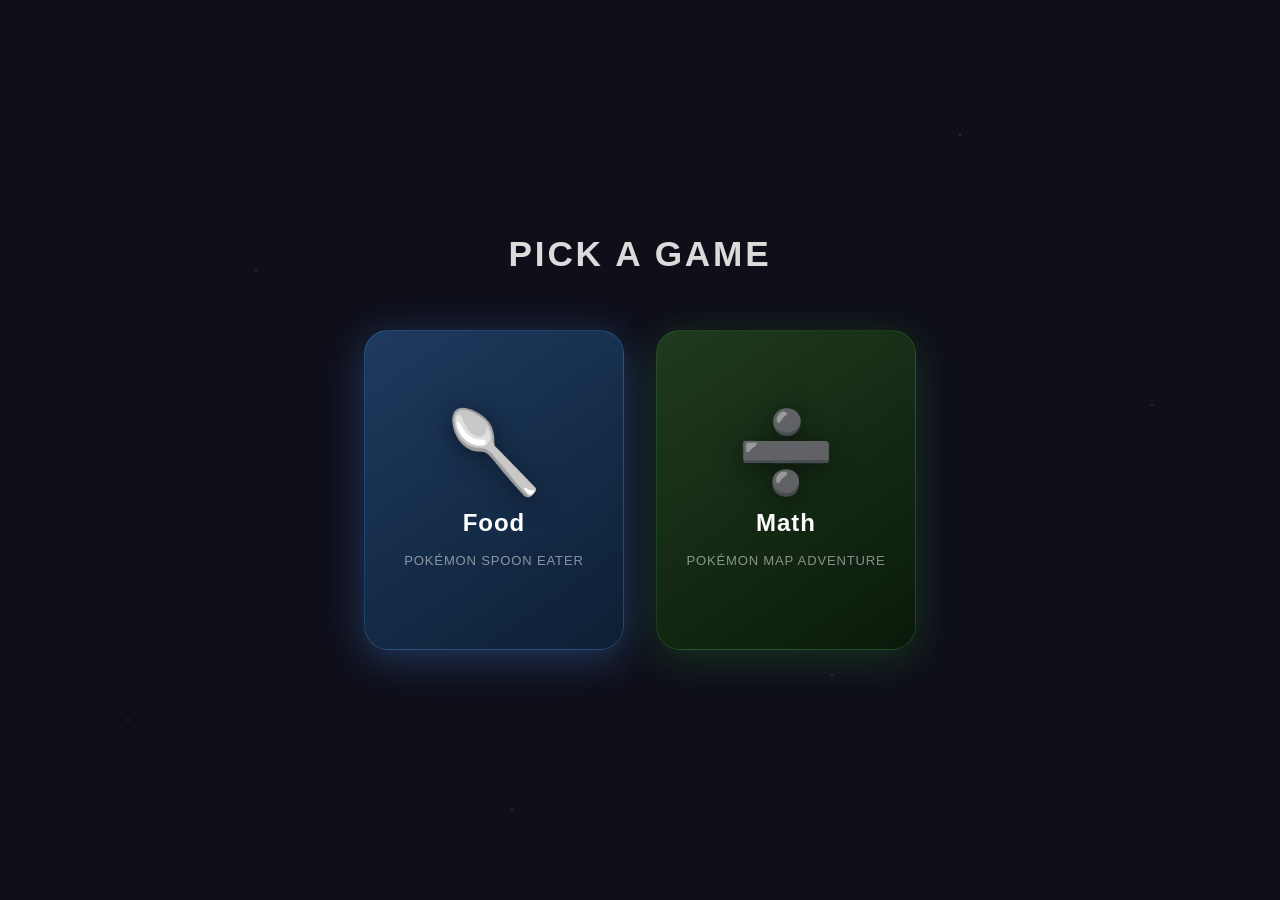
==== commit b2544bc9: "Fix Vercel routing: serve landing page and both games from spoon-game/ Vercel project root is set to" ====
--- a/spoon-game/index.html
+++ b/spoon-game/index.html
@@ -3,271 +3,159 @@
 <head>
 <meta charset="UTF-8">
 <meta name="viewport" content="width=device-width, initial-scale=1.0">
-<title>🥄 Pokémon Spoon Eater!</title>
-<link rel="stylesheet" href="style.css">
+<title>Choose Your Game</title>
+<style>
+  * { box-sizing: border-box; margin: 0; padding: 0; }
+
+  body {
+    min-height: 100vh;
+    display: flex;
+    flex-direction: column;
+    align-items: center;
+    justify-content: center;
+    background: #0f0f1a;
+    font-family: 'Segoe UI', sans-serif;
+    overflow: hidden;
+  }
+
+  /* starfield */
+  body::before {
+    content: '';
+    position: fixed;
+    inset: 0;
+    background-image:
+      radial-gradient(1px 1px at 20% 30%, #fff 0%, transparent 100%),
+      radial-gradient(1px 1px at 75% 15%, #fff 0%, transparent 100%),
+      radial-gradient(1px 1px at 10% 80%, #fff 0%, transparent 100%),
+      radial-gradient(1px 1px at 55% 60%, #fff 0%, transparent 100%),
+      radial-gradient(1px 1px at 90% 45%, #fff 0%, transparent 100%),
+      radial-gradient(1px 1px at 40% 90%, #fff 0%, transparent 100%),
+      radial-gradient(1px 1px at 65% 75%, #fff 0%, transparent 100%),
+      radial-gradient(1px 1px at 30% 55%, #fff 0%, transparent 100%);
+    opacity: 0.4;
+    pointer-events: none;
+  }
+
+  h1 {
+    color: #fff;
+    font-size: clamp(1.4rem, 4vw, 2.2rem);
+    font-weight: 700;
+    letter-spacing: 0.08em;
+    text-transform: uppercase;
+    margin-bottom: 2.5rem;
+    opacity: 0.85;
+  }
+
+  .cards {
+    display: flex;
+    gap: 2rem;
+    flex-wrap: wrap;
+    justify-content: center;
+    padding: 1rem;
+  }
+
+  .card {
+    position: relative;
+    width: 260px;
+    height: 320px;
+    border-radius: 24px;
+    display: flex;
+    flex-direction: column;
+    align-items: center;
+    justify-content: center;
+    gap: 1rem;
+    cursor: pointer;
+    text-decoration: none;
+    transition: transform 0.18s ease, box-shadow 0.18s ease;
+    overflow: hidden;
+  }
+
+  .card:hover {
+    transform: translateY(-8px) scale(1.03);
+  }
+
+  /* Food card */
+  .card-food {
+    background: linear-gradient(145deg, #1e3a5f, #0d2035);
+    box-shadow: 0 8px 40px rgba(80, 160, 255, 0.3);
+    border: 1.5px solid rgba(80, 160, 255, 0.25);
+  }
+  .card-food:hover {
+    box-shadow: 0 16px 60px rgba(80, 160, 255, 0.5);
+  }
+
+  /* Math card */
+  .card-math {
+    background: linear-gradient(145deg, #1f3a1f, #0a1a0a);
+    box-shadow: 0 8px 40px rgba(50, 160, 50, 0.25);
+    border: 1.5px solid rgba(80, 200, 80, 0.2);
+  }
+  .card-math:hover {
+    box-shadow: 0 16px 60px rgba(50, 200, 50, 0.4);
+  }
+
+  .card-icon {
+    font-size: 5rem;
+    line-height: 1;
+    filter: drop-shadow(0 4px 12px rgba(0,0,0,0.5));
+  }
+
+  .card-label {
+    font-size: 1.5rem;
+    font-weight: 700;
+    letter-spacing: 0.04em;
+    color: #fff;
+  }
+
+  .card-sub {
+    font-size: 0.82rem;
+    color: rgba(255,255,255,0.5);
+    letter-spacing: 0.06em;
+    text-transform: uppercase;
+  }
+
+  /* glow ring on food card */
+  .card-food::after {
+    content: '';
+    position: absolute;
+    inset: -2px;
+    border-radius: 26px;
+    background: conic-gradient(from 0deg, #4fc3f7, #1565c0, #4fc3f7);
+    z-index: -1;
+    opacity: 0;
+    transition: opacity 0.2s;
+  }
+  .card-food:hover::after {
+    opacity: 0.35;
+    animation: spin 3s linear infinite;
+  }
+
+  @keyframes spin { to { transform: rotate(360deg); } }
+
+@media (max-width: 600px) {
+    .cards { gap: 1.2rem; }
+    .card { width: 220px; height: 270px; }
+    .card-icon { font-size: 4rem; }
+  }
+</style>
 </head>
 <body>
 
-<!-- GAME LOGIN GATE -->
-<div class="gate-overlay" id="gateOverlay">
-  <div class="gate-card">
-    <div class="gate-logo">🥄</div>
-    <div class="gate-title">Pokémon Spoon Eater</div>
-    <div class="gate-sub" id="gateSub">Tap the mic to identify yourself</div>
-    <button class="gate-mic-btn" id="gateMicBtn">🎤</button>
-    <div class="gate-transcript" id="gateTranscript"></div>
-    <div class="gate-error" id="gateError"></div>
-  </div>
+<h1>Pick a Game</h1>
+
+<div class="cards">
+  <a class="card card-food" href="food.html">
+    <div class="card-icon">🥄</div>
+    <div class="card-label">Food</div>
+    <div class="card-sub">Pokémon Spoon Eater</div>
+  </a>
+
+  <a class="card card-math" href="math-game/index.html">
+    <div class="card-icon">➗</div>
+    <div class="card-label">Math</div>
+    <div class="card-sub">Pokémon Map Adventure</div>
+  </a>
 </div>
 
-<!-- PIN MODAL -->
-<div class="pin-overlay" id="pinOverlay">
-  <div class="pin-card">
-    <button class="pin-close" id="pinClose" type="button">✕</button>
-    <div class="pin-logo">🔐</div>
-    <div class="pin-title">Cheat Mode</div>
-    <div class="pin-sub">Enter PIN to unlock skip evolution</div>
-    <form id="pinForm" autocomplete="off">
-      <input type="password" class="pin-input" id="pinInput" placeholder="· · · ·" maxlength="6" inputmode="numeric" pattern="[0-9]*">
-      <div class="pin-error" id="pinError"></div>
-      <button type="submit" class="pin-submit">Unlock ✨</button>
-    </form>
-  </div>
-</div>
-
-<!-- LOCK BUTTON (top right) -->
-<button class="lock-btn" id="lockBtn" title="Unlock cheat mode">🔒</button>
-
-<button id="skipBtn" class="skip-btn" style="display:none">⏭ Skip Stage</button>
-
-<div class="game-title">🥄 Pokémon Spoon Eater! 🥄</div>
-
-<div class="evo-row">
-  <div class="evo-name" id="evoName">Magikarp</div>
-  <div class="type-badge" id="typeBadge" style="--type-color:#6890F0">Water</div>
-</div>
-
-<div class="counter">
-  <span>🥄</span><span class="counter-number" id="counterNum">0</span><span>spoons!</span>
-</div>
-
-<div class="timer-wrap" id="timerWrap">
-  <span class="timer-icon">⏱</span>
-  <span class="timer-num" id="timerNum">90</span>
-  <div class="timer-track">
-    <div class="timer-bar" id="timerBar"></div>
-  </div>
-  <button class="break-btn" id="breakBtn">⏸ Break</button>
-</div>
-
-<div class="progress-wrap">
-  <div class="progress-outer">
-    <div class="progress-inner" id="progressBar" style="width:0%"></div>
-  </div>
-  <div class="progress-label" id="progressLabel">5 more spoons to get Squirtle!</div>
-</div>
-
-<!-- POKÉMON SCENE -->
-<div class="scene" id="scene">
-  <!-- Charge ring sits outside the disc as a conic-gradient layer -->
-  <div class="charge-ring-wrap">
-    <div class="charge-ring" id="chargeRing" style="--charge:0"></div>
-    <div class="poke-disc" id="pokeDisc">
-      <img class="poke-img" id="pokeImg"
-        src="https://raw.githubusercontent.com/PokeAPI/sprites/master/sprites/pokemon/other/official-artwork/129.png"
-        alt="Magikarp">
-    </div>
-  </div>
-</div>
-
-<div class="instructions">⬇️ Spacebar or show an open palm to the camera! ⬇️</div>
-
-<!-- Evolution overlays -->
-<div class="evo-flash" id="evoFlash"></div>
-<div class="evo-msg"   id="evoMsg"></div>
-
-<!-- CAMERA PANEL -->
-<div class="cam-panel" id="camPanel">
-  <div class="cam-header">
-    <span class="cam-title">📷 Palm Detector</span>
-    <div class="cam-header-btns">
-      <button class="cam-minimize-btn" id="camMinBtn" title="Minimize">−</button>
-      <button class="cam-toggle-btn" id="camBtn">Enable</button>
-    </div>
-  </div>
-  <div class="cam-feed-wrap" id="camFeedWrap" style="display:none">
-    <video class="cam-video"  id="camVideo"  autoplay playsinline muted></video>
-    <canvas class="cam-canvas" id="camCanvas"></canvas>
-    <div class="cam-detect-flash" id="camFlash"></div>
-    <div class="cam-charge-bar-wrap">
-      <div class="cam-charge-bar" id="camChargeBar"></div>
-    </div>
-  </div>
-  <div class="cam-status">
-    <div class="cam-dot idle" id="camDot"></div>
-    <span id="camStatusText">Camera off — click Enable to start</span>
-  </div>
-</div>
-
-<!-- WIN SCREEN -->
-<div class="win-overlay" id="winOverlay">
-  <div class="win-trophy">🏆</div>
-  <div class="win-title">Pokémon Master!</div>
-  <div class="win-pokes" id="winPokes"></div>
-  <div class="win-sub">100 spoons — Dragon Master! 🐉👑</div>
-  <button class="restart-btn" id="restartBtn">Play Again! 🥄</button>
-</div>
-
-<!-- game logic first, then camera (camera calls window.eatSpoon) -->
-<script>
-  // GAME LOGIN GATE — voice auth
-  (function () {
-    const overlay    = document.getElementById('gateOverlay');
-    const micBtn     = document.getElementById('gateMicBtn');
-    const transcript = document.getElementById('gateTranscript');
-    const error      = document.getElementById('gateError');
-    const sub        = document.getElementById('gateSub');
-
-    const SpeechRecognition = window.SpeechRecognition || window.webkitSpeechRecognition;
-
-    function pass() {
-      overlay.classList.add('gate-out');
-      overlay.addEventListener('animationend', () => overlay.remove(), { once: true });
-    }
-
-    function hasEatingIntent(text) {
-      return /\beat(ing|s)?\b|here to eat|gonna eat|going to eat|want to eat/i.test(text);
-    }
-
-    function speak(text, cb) {
-      const utt = new SpeechSynthesisUtterance(text);
-      utt.onend = cb || null;
-      speechSynthesis.cancel();
-      speechSynthesis.speak(utt);
-    }
-
-    function startListening() {
-      if (!SpeechRecognition) {
-        error.textContent = 'Voice not supported in this browser.';
-        return;
-      }
-      const rec = new SpeechRecognition();
-      rec.continuous = false;
-      rec.interimResults = true;
-      rec.lang = 'en-US';
-
-      micBtn.classList.add('listening');
-      micBtn.disabled = true;
-      sub.textContent = 'Listening…';
-      error.textContent = '';
-      transcript.innerHTML = '';
-
-      rec.onresult = e => {
-        let interim = '', final = '';
-        for (const r of e.results) {
-          if (r.isFinal) final += r[0].transcript;
-          else interim += r[0].transcript;
-        }
-        transcript.innerHTML =
-          (final ? final : '') +
-          (interim ? `<span class="interim">${interim}</span>` : '');
-      };
-
-      rec.onend = () => {
-        micBtn.classList.remove('listening');
-        micBtn.disabled = false;
-        sub.textContent = 'Tap the mic to try again';
-        const said = transcript.textContent.trim();
-        if (hasEatingIntent(said)) {
-          sub.textContent = 'Welcome! 🎉';
-          setTimeout(pass, 600);
-        } else if (said) {
-          error.textContent = "Hmm, didn't catch that — try again!";
-        } else {
-          error.textContent = 'Nothing heard — try again!';
-        }
-      };
-
-      rec.onerror = e => {
-        micBtn.classList.remove('listening');
-        micBtn.disabled = false;
-        sub.textContent = 'Tap the mic to try again';
-        error.textContent = e.error === 'not-allowed'
-          ? 'Mic access denied — check browser permissions.'
-          : 'Something went wrong — try again!';
-      };
-
-      rec.start();
-    }
-
-    micBtn.addEventListener('click', () => {
-      speak('Who is this?', startListening);
-    });
-  })();
-
-  document.getElementById('camMinBtn').addEventListener('click', () => {
-    const panel = document.getElementById('camPanel');
-    const minimized = panel.classList.toggle('cam-panel--minimized');
-    document.getElementById('camMinBtn').textContent = minimized ? '+' : '−';
-  });
-
-  (function () {
-    const SECRET     = '6767';
-    const pinOverlay = document.getElementById('pinOverlay');
-    const pinForm    = document.getElementById('pinForm');
-    const pinInput   = document.getElementById('pinInput');
-    const pinError   = document.getElementById('pinError');
-    const pinClose   = document.getElementById('pinClose');
-    const lockBtn    = document.getElementById('lockBtn');
-    const skipBtn    = document.getElementById('skipBtn');
-    let unlocked = false;
-
-    function openModal() {
-      pinInput.value = '';
-      pinError.textContent = '';
-      skipBtn.style.display = 'none';
-      pinOverlay.classList.add('show');
-      setTimeout(() => pinInput.focus(), 50);
-    }
-
-    function closeModal() {
-      pinOverlay.classList.remove('show');
-    }
-
-    function setLocked(state) {
-      unlocked = !state;
-      lockBtn.textContent   = state ? '🔒' : '🔓';
-      lockBtn.title         = state ? 'Unlock cheat mode' : 'Lock cheat mode';
-      skipBtn.style.display = state ? 'none' : '';
-    }
-
-
-    lockBtn.addEventListener('click', () => {
-      if (unlocked) {
-        setLocked(true);
-      } else {
-        openModal();
-      }
-    });
-
-    pinForm.addEventListener('submit', e => {
-      e.preventDefault();
-      if (pinInput.value === SECRET) {
-        setLocked(false);
-        closeModal();
-      } else {
-        pinError.textContent = 'Wrong PIN!';
-        pinInput.value = '';
-        pinInput.classList.add('pin-shake');
-        pinInput.addEventListener('animationend', () => pinInput.classList.remove('pin-shake'), { once: true });
-      }
-    });
-
-    pinClose.addEventListener('click', closeModal);
-  })();
-</script>
-<script src="game.js"></script>
-<script src="https://cdn.jsdelivr.net/npm/@mediapipe/hands/hands.js" crossorigin="anonymous"></script>
-<script src="camera.js"></script>
 </body>
 </html>
